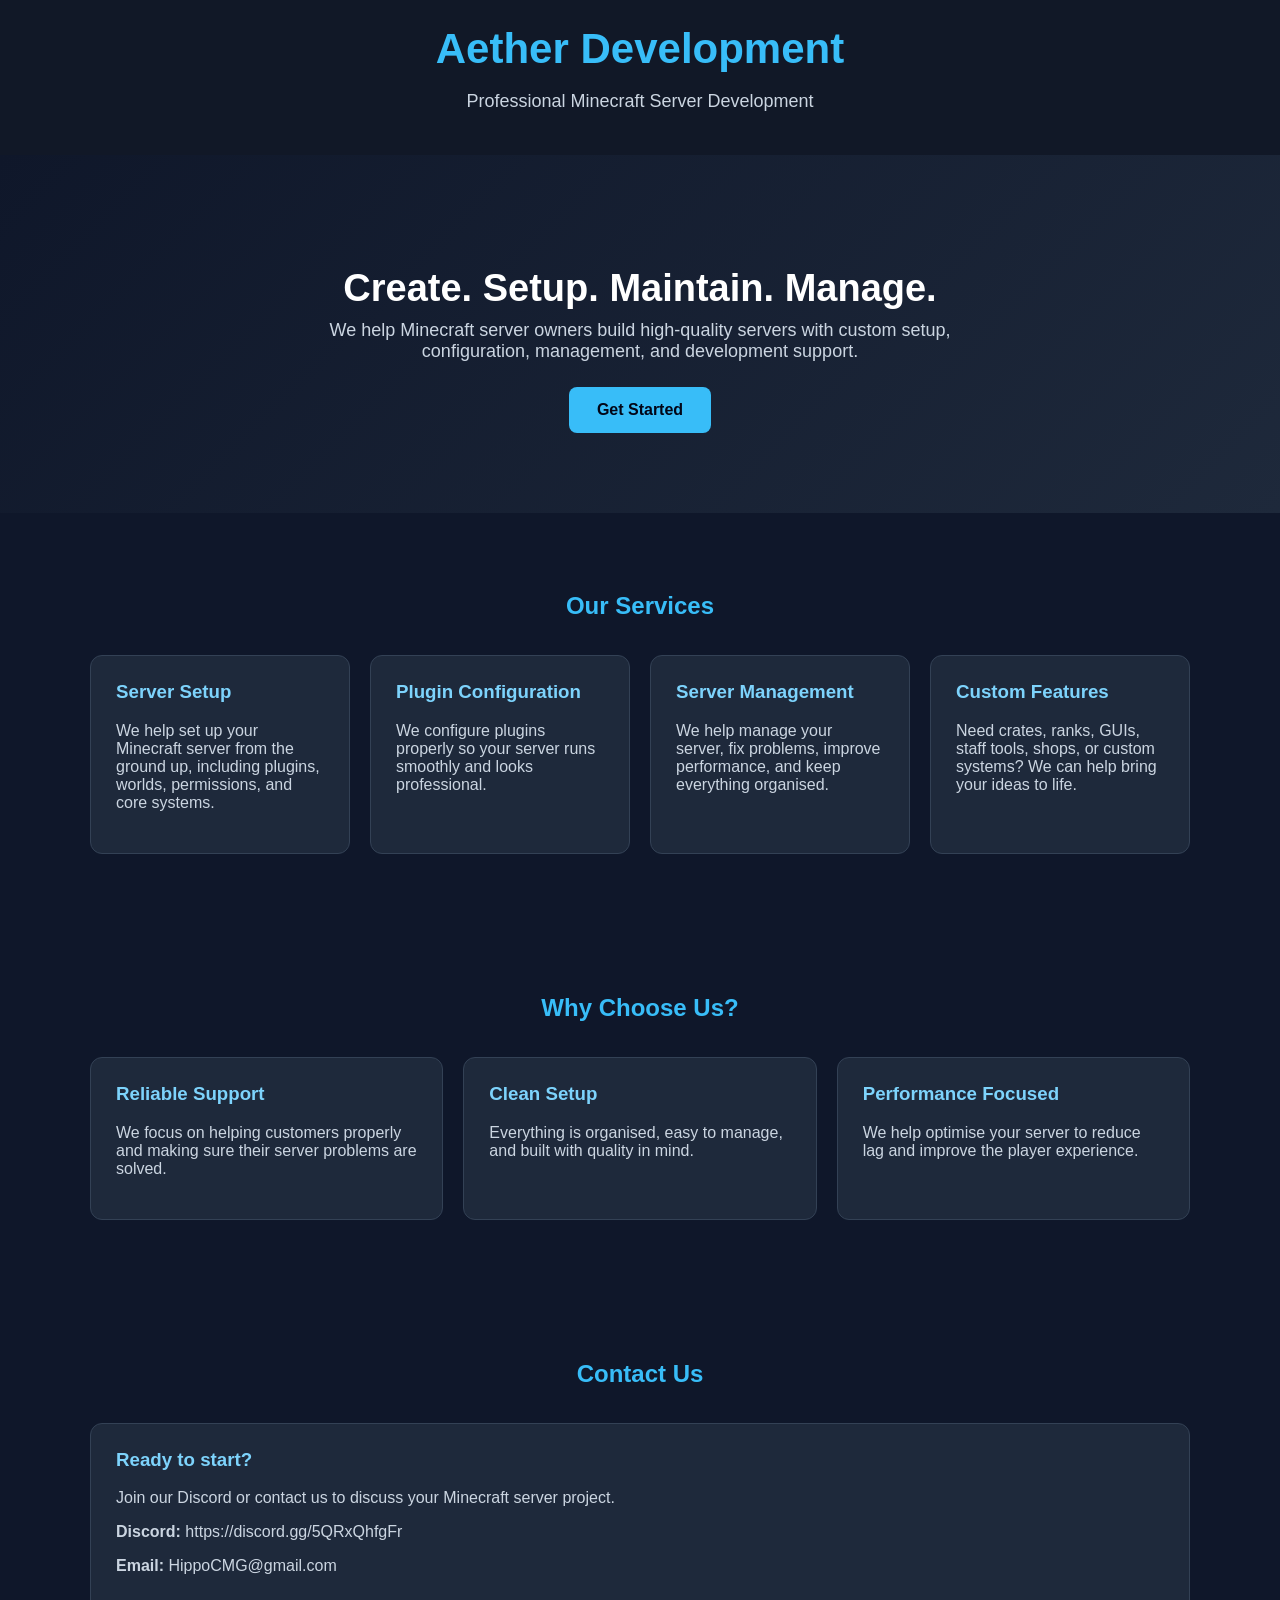
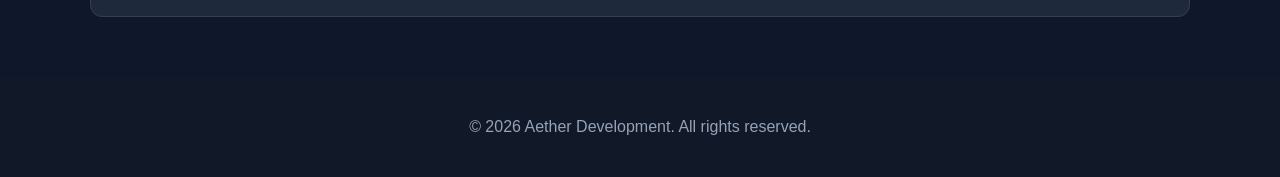
==== index.html @ e4e82481 "Initial website" ====
<!DOCTYPE html>
<html lang="en">
<head>
  <meta charset="UTF-8" />
  <meta name="viewport" content="width=device-width, initial-scale=1.0" />
  <title>Aether Development</title>
  <style>
    body {
      margin: 0;
      font-family: Arial, sans-serif;
      background: #0f172a;
      color: white;
    }

    header {
      background: #111827;
      padding: 25px;
      text-align: center;
    }

    header h1 {
      color: #38bdf8;
      margin: 0;
      font-size: 42px;
    }

    header p {
      color: #cbd5e1;
      font-size: 18px;
    }

    .hero {
      text-align: center;
      padding: 80px 20px;
      background: linear-gradient(135deg, #0f172a, #1e293b);
    }

    .hero h2 {
      font-size: 38px;
      margin-bottom: 10px;
    }

    .hero p {
      max-width: 700px;
      margin: auto;
      color: #cbd5e1;
      font-size: 18px;
    }

    .button {
      display: inline-block;
      margin-top: 25px;
      padding: 14px 28px;
      background: #38bdf8;
      color: #020617;
      text-decoration: none;
      border-radius: 8px;
      font-weight: bold;
    }

    .section {
      padding: 60px 20px;
      max-width: 1100px;
      margin: auto;
    }

    .section h2 {
      text-align: center;
      color: #38bdf8;
      margin-bottom: 35px;
    }

    .cards {
      display: grid;
      grid-template-columns: repeat(auto-fit, minmax(220px, 1fr));
      gap: 20px;
    }

    .card {
      background: #1e293b;
      padding: 25px;
      border-radius: 12px;
      border: 1px solid #334155;
    }

    .card h3 {
      color: #7dd3fc;
      margin-top: 0;
    }

    .card p {
      color: #cbd5e1;
    }

    footer {
      text-align: center;
      padding: 25px;
      background: #111827;
      color: #94a3b8;
    }
  </style>
</head>
<body>

  <header>
    <h1>Aether Development</h1>
    <p>Professional Minecraft Server Development</p>
  </header>

  <section class="hero">
    <h2>Create. Setup. Maintain. Manage.</h2>
    <p>
      We help Minecraft server owners build high-quality servers with custom setup,
      configuration, management, and development support.
    </p>
    <a href="#contact" class="button">Get Started</a>
  </section>

  <section class="section">
    <h2>Our Services</h2>

    <div class="cards">
      <div class="card">
        <h3>Server Setup</h3>
        <p>We help set up your Minecraft server from the ground up, including plugins, worlds, permissions, and core systems.</p>
      </div>

      <div class="card">
        <h3>Plugin Configuration</h3>
        <p>We configure plugins properly so your server runs smoothly and looks professional.</p>
      </div>

      <div class="card">
        <h3>Server Management</h3>
        <p>We help manage your server, fix problems, improve performance, and keep everything organised.</p>
      </div>

      <div class="card">
        <h3>Custom Features</h3>
        <p>Need crates, ranks, GUIs, staff tools, shops, or custom systems? We can help bring your ideas to life.</p>
      </div>
    </div>
  </section>

  <section class="section">
    <h2>Why Choose Us?</h2>

    <div class="cards">
      <div class="card">
        <h3>Reliable Support</h3>
        <p>We focus on helping customers properly and making sure their server problems are solved.</p>
      </div>

      <div class="card">
        <h3>Clean Setup</h3>
        <p>Everything is organised, easy to manage, and built with quality in mind.</p>
      </div>

      <div class="card">
        <h3>Performance Focused</h3>
        <p>We help optimise your server to reduce lag and improve the player experience.</p>
      </div>
    </div>
  </section>

  <section class="section" id="contact">
    <h2>Contact Us</h2>

    <div class="card">
      <h3>Ready to start?</h3>
      <p>Join our Discord or contact us to discuss your Minecraft server project.</p>
      <p><strong>Discord:</strong> https://discord.gg/5QRxQhfgFr</p>
      <p><strong>Email:</strong> HippoCMG@gmail.com</p>
    </div>
  </section>

  <footer>
    <p>© 2026 Aether Development. All rights reserved.</p>
  </footer>

</body>
</html>
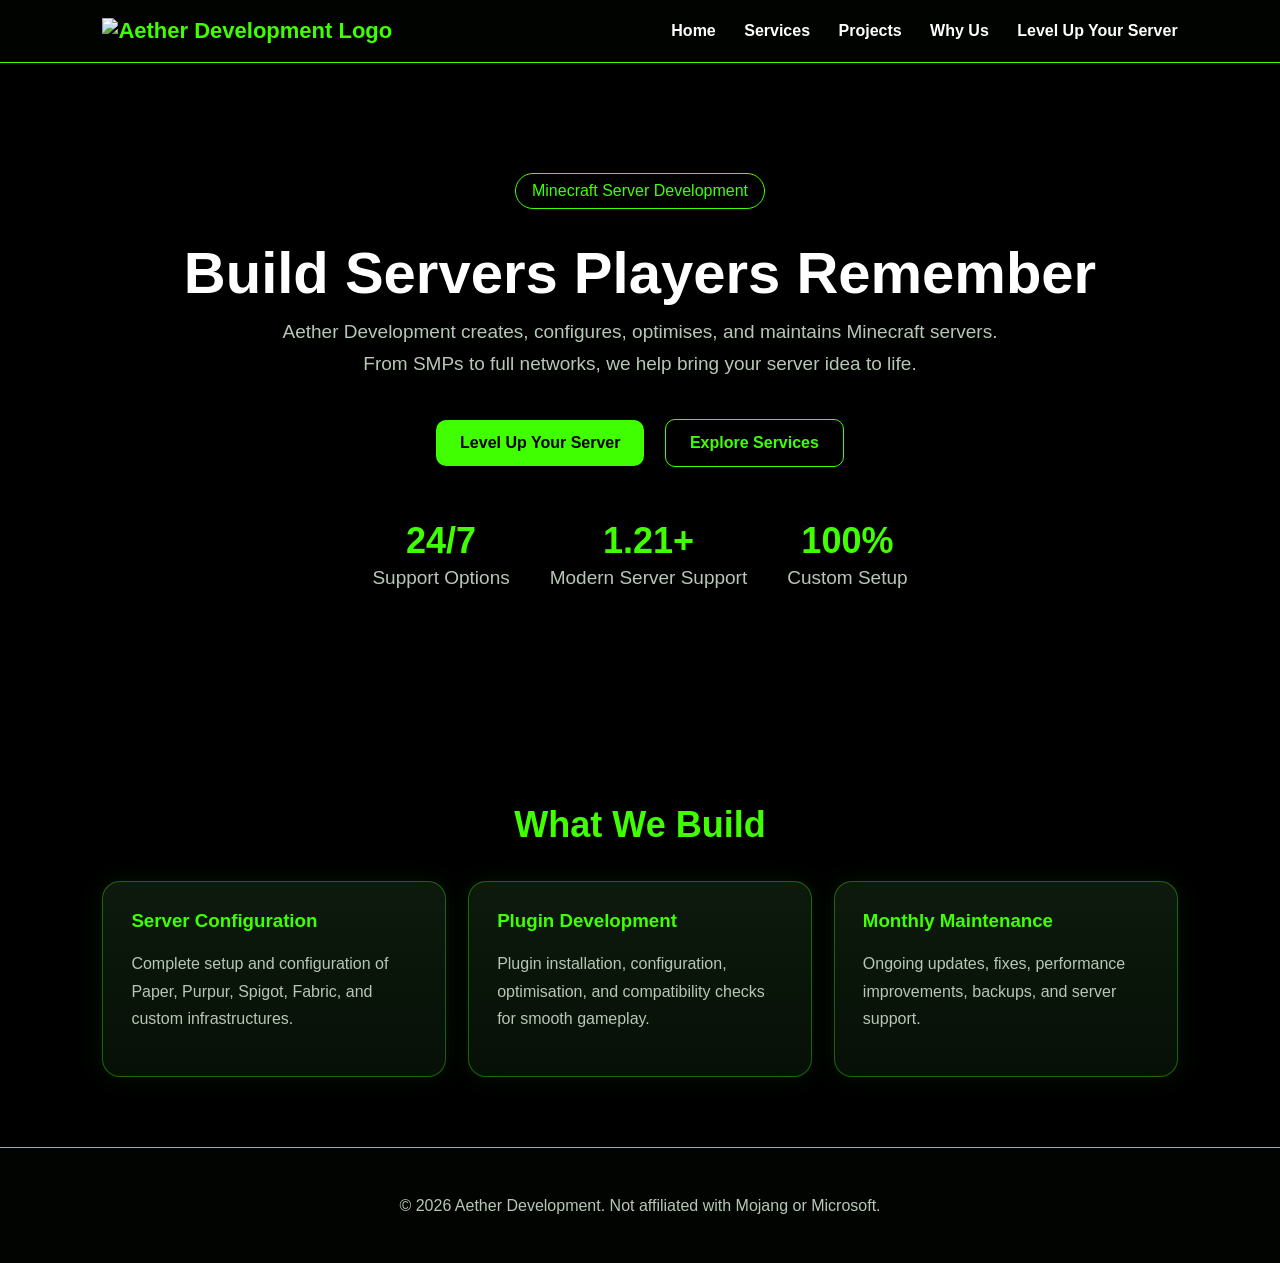
==== commit 5a98d07f: "Updated website" ====
--- a/index.html
+++ b/index.html
@@ -1,182 +1,67 @@
 <!DOCTYPE html>
 <html lang="en">
 <head>
-  <meta charset="UTF-8" />
-  <meta name="viewport" content="width=device-width, initial-scale=1.0" />
+  <meta charset="UTF-8">
+  <meta name="viewport" content="width=device-width, initial-scale=1.0">
   <title>Aether Development</title>
-  <style>
-    body {
-      margin: 0;
-      font-family: Arial, sans-serif;
-      background: #0f172a;
-      color: white;
-    }
-
-    header {
-      background: #111827;
-      padding: 25px;
-      text-align: center;
-    }
-
-    header h1 {
-      color: #38bdf8;
-      margin: 0;
-      font-size: 42px;
-    }
-
-    header p {
-      color: #cbd5e1;
-      font-size: 18px;
-    }
-
-    .hero {
-      text-align: center;
-      padding: 80px 20px;
-      background: linear-gradient(135deg, #0f172a, #1e293b);
-    }
-
-    .hero h2 {
-      font-size: 38px;
-      margin-bottom: 10px;
-    }
-
-    .hero p {
-      max-width: 700px;
-      margin: auto;
-      color: #cbd5e1;
-      font-size: 18px;
-    }
-
-    .button {
-      display: inline-block;
-      margin-top: 25px;
-      padding: 14px 28px;
-      background: #38bdf8;
-      color: #020617;
-      text-decoration: none;
-      border-radius: 8px;
-      font-weight: bold;
-    }
-
-    .section {
-      padding: 60px 20px;
-      max-width: 1100px;
-      margin: auto;
-    }
-
-    .section h2 {
-      text-align: center;
-      color: #38bdf8;
-      margin-bottom: 35px;
-    }
-
-    .cards {
-      display: grid;
-      grid-template-columns: repeat(auto-fit, minmax(220px, 1fr));
-      gap: 20px;
-    }
-
-    .card {
-      background: #1e293b;
-      padding: 25px;
-      border-radius: 12px;
-      border: 1px solid #334155;
-    }
-
-    .card h3 {
-      color: #7dd3fc;
-      margin-top: 0;
-    }
-
-    .card p {
-      color: #cbd5e1;
-    }
-
-    footer {
-      text-align: center;
-      padding: 25px;
-      background: #111827;
-      color: #94a3b8;
-    }
-  </style>
+  <link rel="stylesheet" href="style.css">
 </head>
 <body>
 
-  <header>
-    <h1>Aether Development</h1>
-    <p>Professional Minecraft Server Development</p>
-  </header>
+<nav>
+  <div class="logo">
+    <img src="logo.png" alt="Aether Development Logo">
+  </div>
+  <div>
+    <a href="index.html">Home</a>
+    <a href="services.html">Services</a>
+    <a href="projects.html">Projects</a>
+    <a href="why-us.html">Why Us</a>
+    <a href="level-up-your-server.html">Level Up Your Server</a>
+  </div>
+</nav>
 
-  <section class="hero">
-    <h2>Create. Setup. Maintain. Manage.</h2>
-    <p>
-      We help Minecraft server owners build high-quality servers with custom setup,
-      configuration, management, and development support.
-    </p>
-    <a href="#contact" class="button">Get Started</a>
-  </section>
+<section class="hero">
+  <div class="badge">Minecraft Server Development</div>
+  <h1>Build Servers Players Remember</h1>
+  <p>
+    Aether Development creates, configures, optimises, and maintains Minecraft servers.
+    From SMPs to full networks, we help bring your server idea to life.
+  </p>
 
-  <section class="section">
-    <h2>Our Services</h2>
+  <div class="buttons">
+    <a href="level-up-your-server.html" class="btn">Level Up Your Server</a>
+    <a href="services.html" class="btn secondary">Explore Services</a>
+  </div>
 
-    <div class="cards">
-      <div class="card">
-        <h3>Server Setup</h3>
-        <p>We help set up your Minecraft server from the ground up, including plugins, worlds, permissions, and core systems.</p>
-      </div>
+  <div class="stats">
+    <div class="stat"><strong>24/7</strong><p>Support Options</p></div>
+    <div class="stat"><strong>1.21+</strong><p>Modern Server Support</p></div>
+    <div class="stat"><strong>100%</strong><p>Custom Setup</p></div>
+  </div>
+</section>
 
-      <div class="card">
-        <h3>Plugin Configuration</h3>
-        <p>We configure plugins properly so your server runs smoothly and looks professional.</p>
-      </div>
+<section class="section">
+  <h2>What We Build</h2>
+  <div class="grid">
+    <div class="card">
+      <h3>Server Configuration</h3>
+      <p>Complete setup and configuration of Paper, Purpur, Spigot, Fabric, and custom infrastructures.</p>
+    </div>
+    <div class="card">
+      <h3>Plugin Development</h3>
+      <p>Plugin installation, configuration, optimisation, and compatibility checks for smooth gameplay.</p>
+    </div>
+    <div class="card">
+      <h3>Monthly Maintenance</h3>
+      <p>Ongoing updates, fixes, performance improvements, backups, and server support.</p>
+    </div>
+  </div>
+</section>
 
-      <div class="card">
-        <h3>Server Management</h3>
-        <p>We help manage your server, fix problems, improve performance, and keep everything organised.</p>
-      </div>
-
-      <div class="card">
-        <h3>Custom Features</h3>
-        <p>Need crates, ranks, GUIs, staff tools, shops, or custom systems? We can help bring your ideas to life.</p>
-      </div>
-    </div>
-  </section>
-
-  <section class="section">
-    <h2>Why Choose Us?</h2>
-
-    <div class="cards">
-      <div class="card">
-        <h3>Reliable Support</h3>
-        <p>We focus on helping customers properly and making sure their server problems are solved.</p>
-      </div>
-
-      <div class="card">
-        <h3>Clean Setup</h3>
-        <p>Everything is organised, easy to manage, and built with quality in mind.</p>
-      </div>
-
-      <div class="card">
-        <h3>Performance Focused</h3>
-        <p>We help optimise your server to reduce lag and improve the player experience.</p>
-      </div>
-    </div>
-  </section>
-
-  <section class="section" id="contact">
-    <h2>Contact Us</h2>
-
-    <div class="card">
-      <h3>Ready to start?</h3>
-      <p>Join our Discord or contact us to discuss your Minecraft server project.</p>
-      <p><strong>Discord:</strong> https://discord.gg/5QRxQhfgFr</p>
-      <p><strong>Email:</strong> HippoCMG@gmail.com</p>
-    </div>
-  </section>
-
-  <footer>
-    <p>© 2026 Aether Development. All rights reserved.</p>
-  </footer>
+<footer>
+  <p>© 2026 Aether Development. Not affiliated with Mojang or Microsoft.</p>
+</footer>
 
 </body>
 </html>
--- a/style.css
+++ b/style.css
@@ -0,0 +1,164 @@
+:root {
+  --green: #40ff00;
+  --black: #020402;
+  --dark: #071007;
+  --card: #0d1a0d;
+  --text: #ffffff;
+  --muted: #b7c7b7;
+}
+
+* {
+  box-sizing: border-box;
+}
+
+body {
+  margin: 0;
+  font-family: Arial, sans-serif;
+  background: #000000;
+  color: var(--text);
+}
+
+nav {
+  position: sticky;
+  top: 0;
+  background: rgba(2, 4, 2, 0.95);
+  border-bottom: 1px solid var(--green);
+  padding: 18px 8%;
+  display: flex;
+  justify-content: space-between;
+  align-items: center;
+  z-index: 10;
+}
+
+.logo {
+  color: var(--green);
+  font-weight: 900;
+  font-size: 22px;
+}
+
+nav a {
+  color: var(--text);
+  text-decoration: none;
+  margin-left: 24px;
+  font-weight: bold;
+}
+
+nav a:hover {
+  color: var(--green);
+}
+
+.hero {
+  padding: 110px 8%;
+  text-align: center;
+}
+
+.badge {
+  color: var(--green);
+  border: 1px solid var(--green);
+  display: inline-block;
+  padding: 8px 16px;
+  border-radius: 999px;
+  margin-bottom: 20px;
+}
+
+h1 {
+  font-size: 58px;
+  margin: 10px 0;
+}
+
+h2 {
+  color: var(--green);
+  font-size: 36px;
+  text-align: center;
+}
+
+p {
+  color: var(--muted);
+  line-height: 1.7;
+}
+
+.hero p {
+  max-width: 760px;
+  margin: auto;
+  font-size: 19px;
+}
+
+.buttons {
+  margin-top: 30px;
+}
+
+.btn {
+  display: inline-block;
+  background: var(--green);
+  color: #000;
+  padding: 14px 24px;
+  border-radius: 10px;
+  text-decoration: none;
+  font-weight: 900;
+  margin: 8px;
+}
+
+.btn.secondary {
+  background: transparent;
+  color: var(--green);
+  border: 1px solid var(--green);
+}
+
+.section {
+  padding: 70px 8%;
+}
+
+.grid {
+  display: grid;
+  grid-template-columns: repeat(auto-fit, minmax(260px, 1fr));
+  gap: 22px;
+  margin-top: 35px;
+}
+
+.card {
+  background: linear-gradient(180deg, var(--card), #071007);
+  border: 1px solid rgba(64, 255, 0, 0.35);
+  border-radius: 18px;
+  padding: 28px;
+  box-shadow: 0 0 25px rgba(64, 255, 0, 0.08);
+}
+
+.card h3 {
+  color: var(--green);
+  margin-top: 0;
+}
+
+.stats {
+  display: flex;
+  justify-content: center;
+  gap: 40px;
+  flex-wrap: wrap;
+  margin-top: 45px;
+}
+
+.stat {
+  text-align: center;
+}
+
+.stat strong {
+  color: var(--green);
+  font-size: 36px;
+}
+
+.terminal {
+  background: #010601;
+  border: 1px solid var(--green);
+  border-radius: 18px;
+  padding: 24px;
+  max-width: 760px;
+  margin: 35px auto 0;
+  color: var(--green);
+  font-family: Consolas, monospace;
+}
+
+footer {
+  border-top: 1px solid var(--green);
+  background: #020402;
+  text-align: center;
+  padding: 28px;
+}
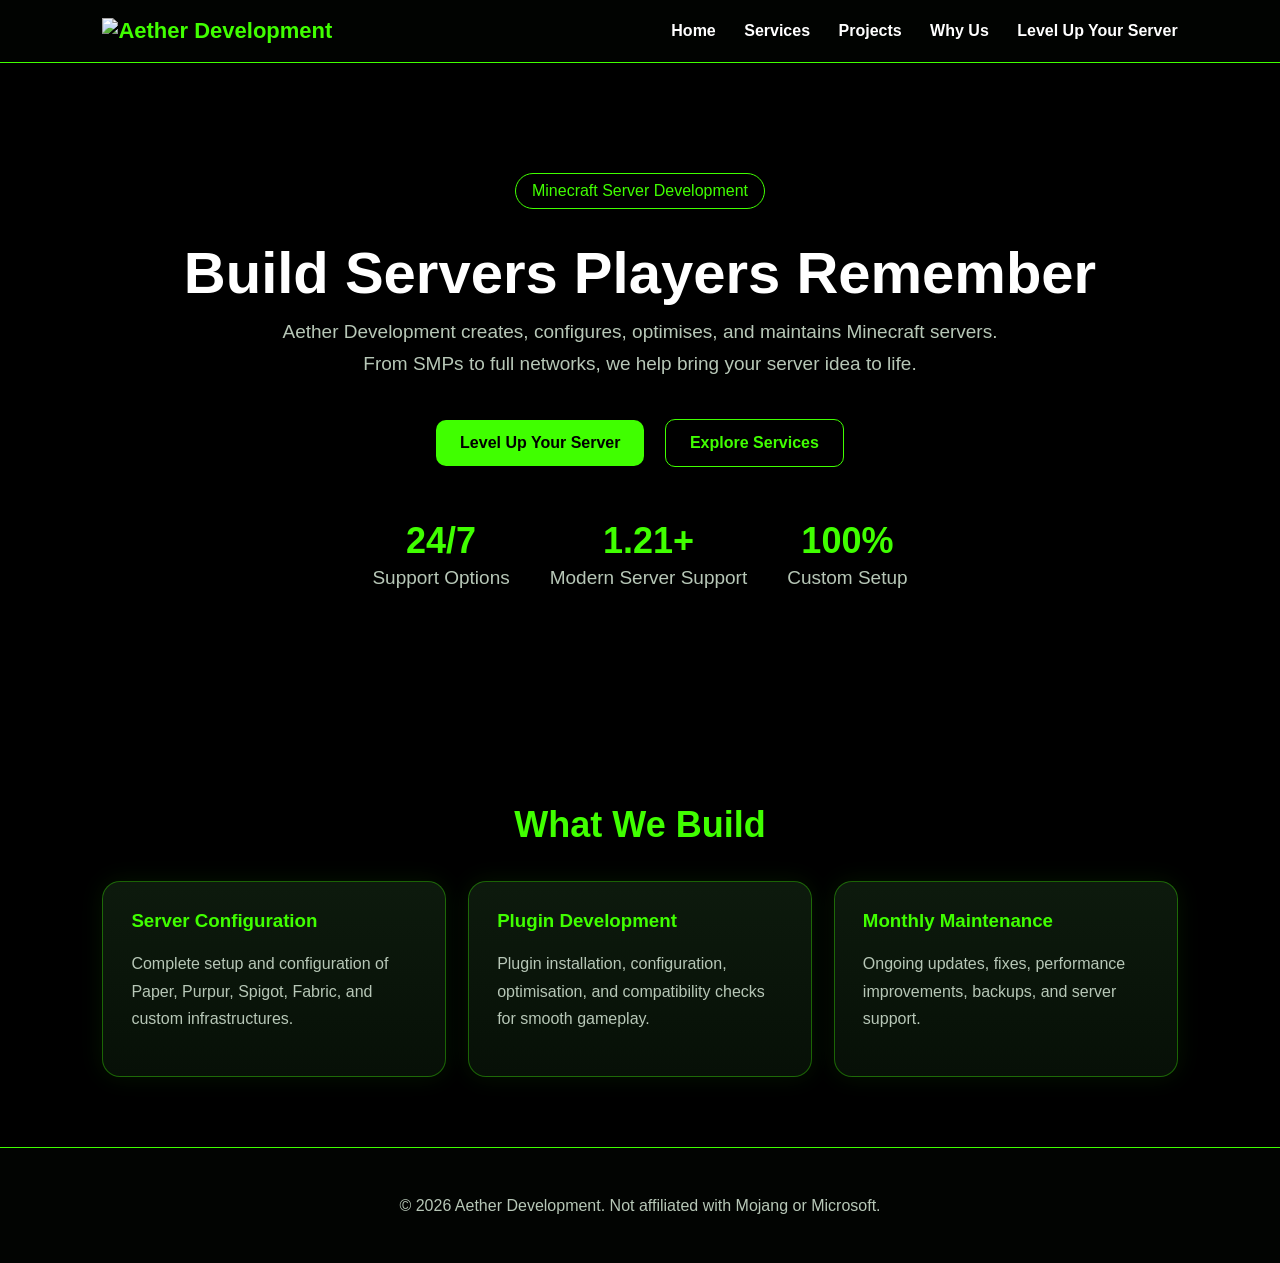
==== commit 6d05b87f: "Logo Removed" ====
--- a/index.html
+++ b/index.html
@@ -10,7 +10,7 @@
 
 <nav>
   <div class="logo">
-    <img src="logo.png" alt="Aether Development Logo">
+    <img src="" alt="Aether Development">
   </div>
   <div>
     <a href="index.html">Home</a>
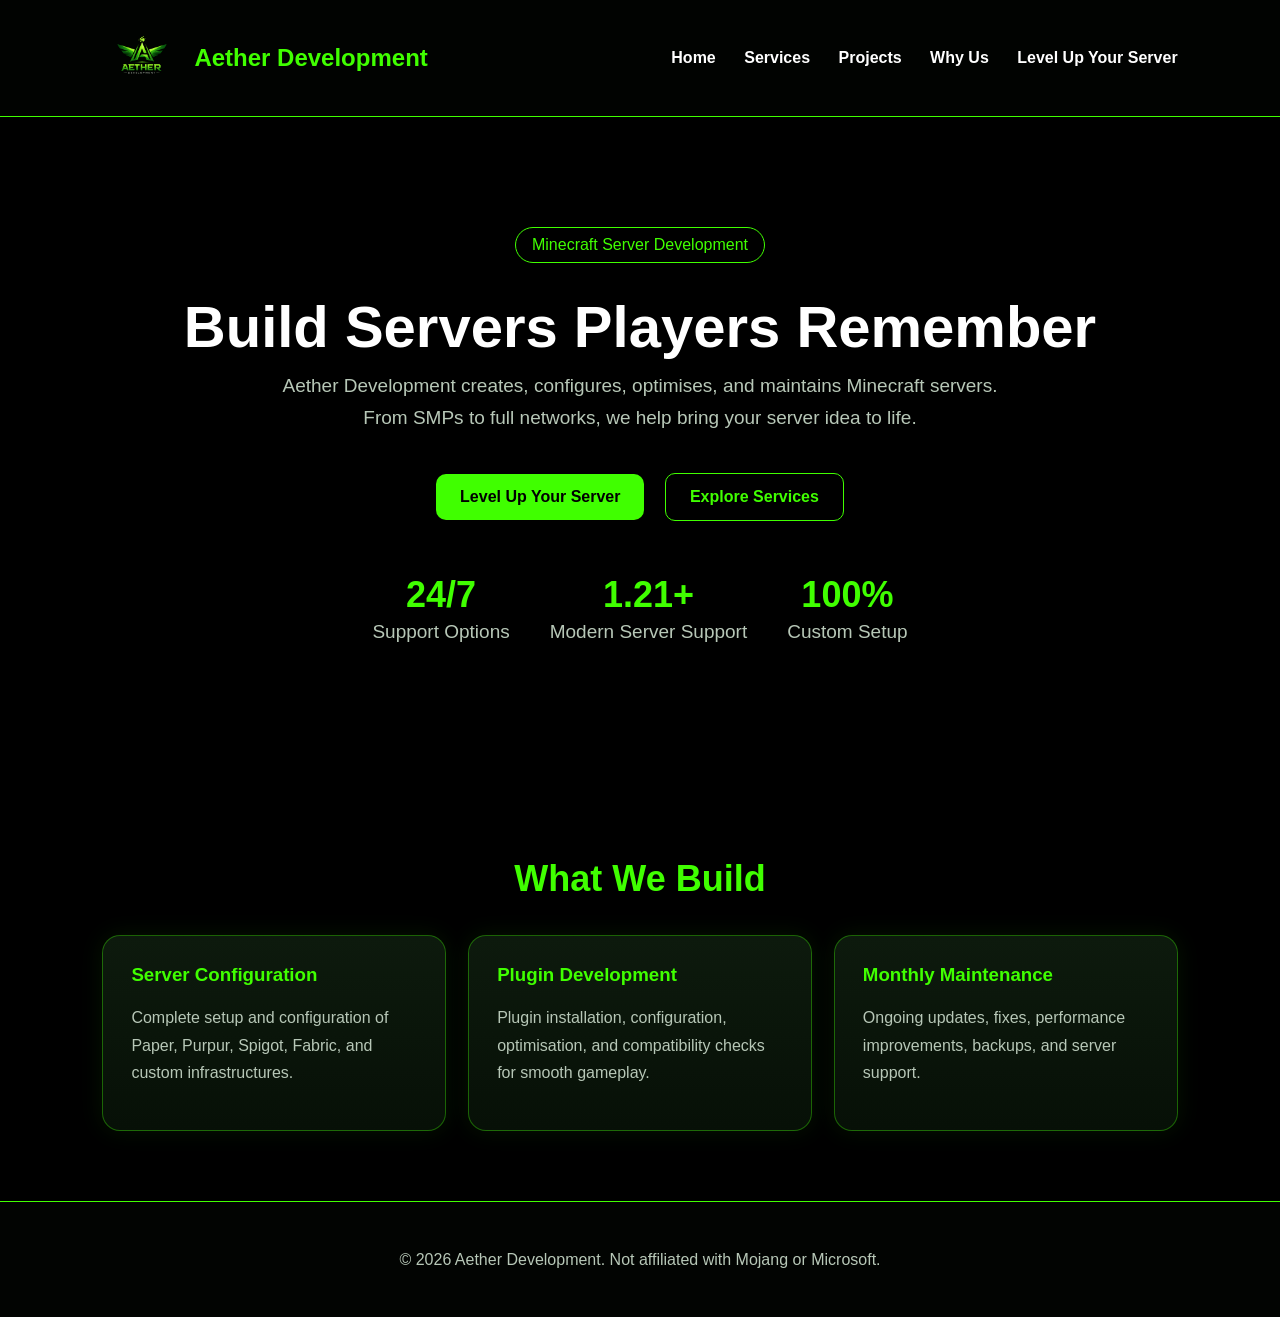
==== commit 0fb94b86: "Logo Removed" ====
--- a/index.html
+++ b/index.html
@@ -10,7 +10,8 @@
 
 <nav>
   <div class="logo">
-    <img src="" alt="Aether Development">
+    <img src="aetherlogo.png" alt="Aether Development Logo" class="logo-img">
+    <span>Aether Development</span>
   </div>
   <div>
     <a href="index.html">Home</a>
--- a/style.css
+++ b/style.css
@@ -161,4 +161,18 @@
   background: #020402;
   text-align: center;
   padding: 28px;
+}
+
+.logo {
+    display: flex;
+    align-items: center;
+    gap: 12px;
+    color: #40FF00;
+    font-size: 24px;
+    font-weight: 900;
+}
+
+.logo-img {
+    height: 80px;
+    width: auto;
 }
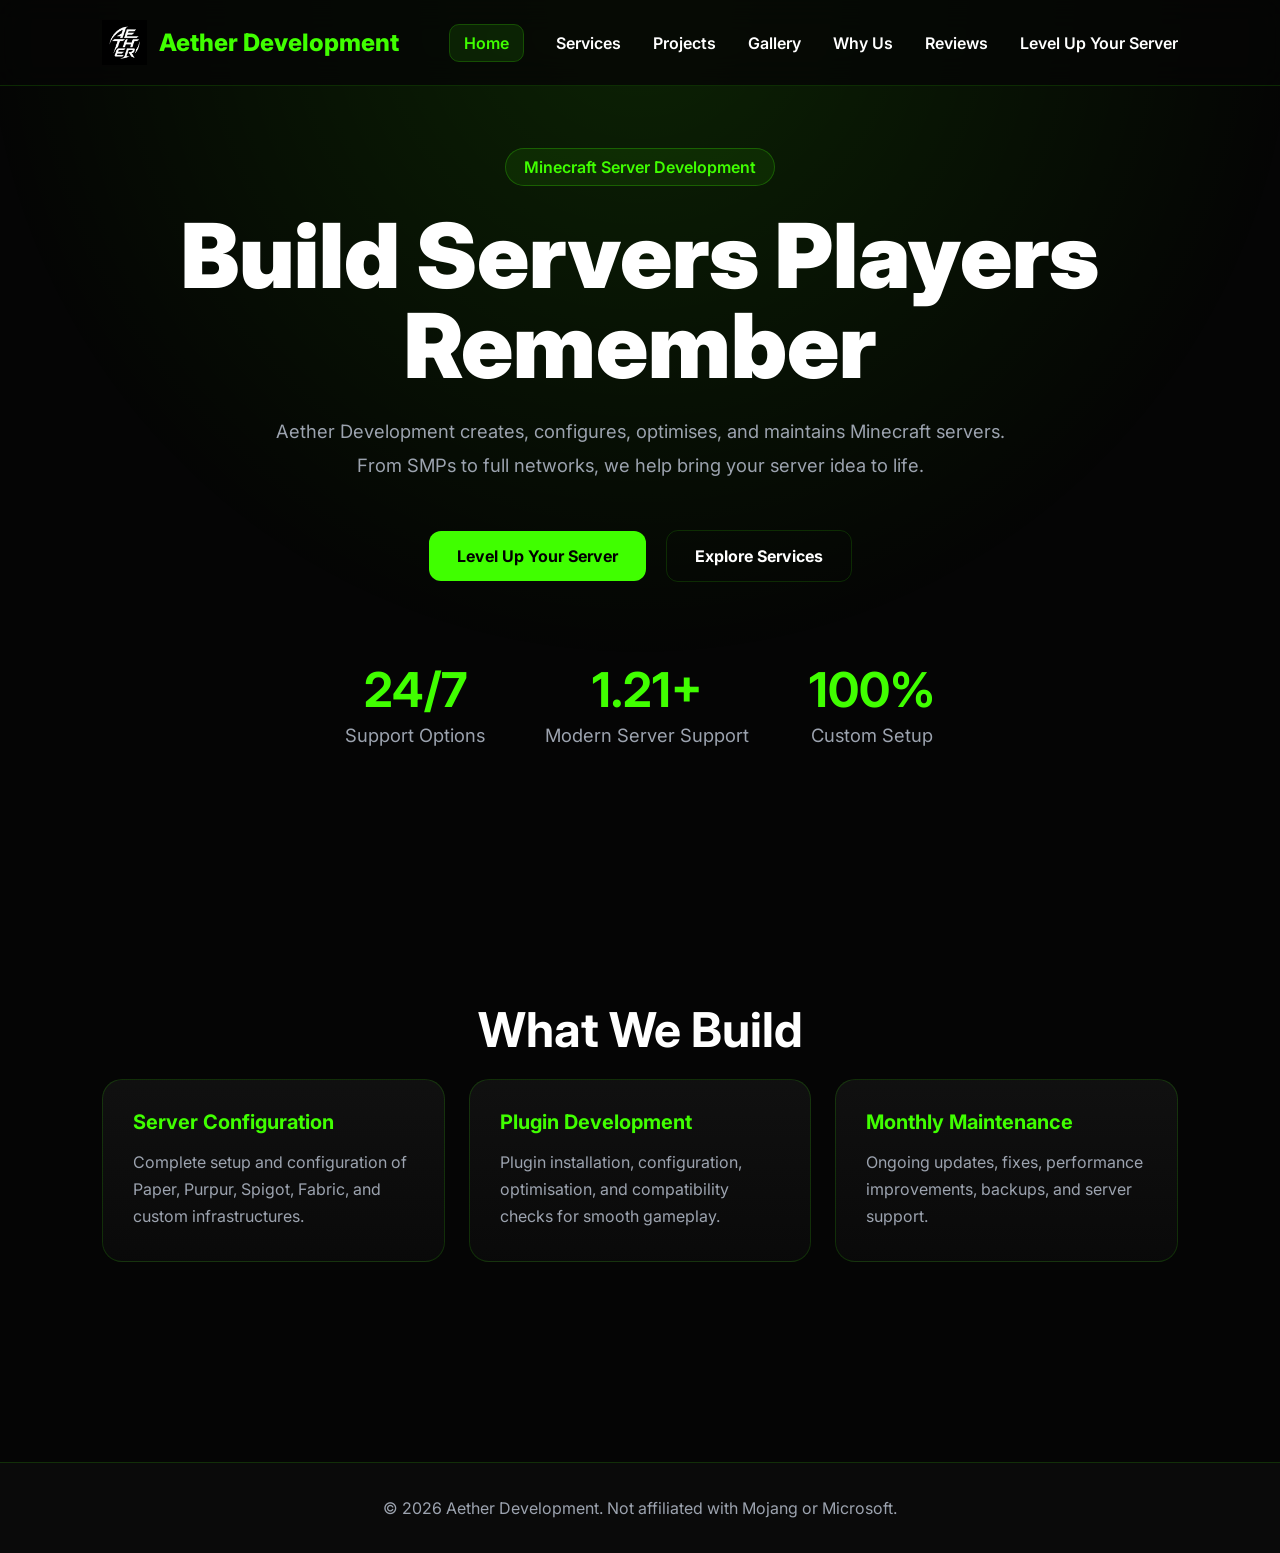
==== commit d049a122: "Whole Website UI Updated" ====
--- a/index.html
+++ b/index.html
@@ -10,14 +10,16 @@
 
 <nav>
   <div class="logo">
-    <img src="aetherlogo.png" alt="Aether Development Logo" class="logo-img">
+    <img src="logowhite.png" alt="Aether Development Logo" class="logo-img">
     <span>Aether Development</span>
   </div>
   <div>
-    <a href="index.html">Home</a>
+    <a href="index.html" class="active">Home</a>
     <a href="services.html">Services</a>
     <a href="projects.html">Projects</a>
+    <a href="gallery.html">Gallery</a>  
     <a href="why-us.html">Why Us</a>
+    <a href="reviews.html">Reviews</a>
     <a href="level-up-your-server.html">Level Up Your Server</a>
   </div>
 </nav>
--- a/style.css
+++ b/style.css
@@ -1,178 +1,418 @@
+@import url('https://fonts.googleapis.com/css2?family=Inter:wght@300;400;500;600;700;800;900&display=swap');
+
 :root {
-  --green: #40ff00;
-  --black: #020402;
-  --dark: #071007;
-  --card: #0d1a0d;
-  --text: #ffffff;
-  --muted: #b7c7b7;
+    --primary: #40ff00;
+    --primary-dark: #2db300;
+    --background: #050505;
+    --secondary: #0a0a0a;
+    --card: #101010;
+    --border: rgba(64,255,0,0.15);
+    --text: #ffffff;
+    --muted: #9ca3af;
 }
 
 * {
-  box-sizing: border-box;
+    margin: 0;
+    padding: 0;
+    box-sizing: border-box;
+}
+
+html {
+    scroll-behavior: smooth;
 }
 
 body {
-  margin: 0;
-  font-family: Arial, sans-serif;
-  background: #000000;
-  color: var(--text);
-}
+    font-family: 'Inter', sans-serif;
+    background: var(--background);
+    color: var(--text);
+    overflow-x: hidden;
+}
+
+body::before {
+    content: "";
+    position: fixed;
+    inset: 0;
+    background:
+        radial-gradient(circle at top,
+        rgba(64,255,0,0.12),
+        transparent 60%);
+    pointer-events: none;
+    z-index: -1;
+}
+
+/* NAVBAR */
 
 nav {
-  position: sticky;
-  top: 0;
-  background: rgba(2, 4, 2, 0.95);
-  border-bottom: 1px solid var(--green);
-  padding: 18px 8%;
-  display: flex;
-  justify-content: space-between;
-  align-items: center;
-  z-index: 10;
-}
-
-.logo {
-  color: var(--green);
-  font-weight: 900;
-  font-size: 22px;
-}
-
-nav a {
-  color: var(--text);
-  text-decoration: none;
-  margin-left: 24px;
-  font-weight: bold;
-}
-
-nav a:hover {
-  color: var(--green);
-}
-
-.hero {
-  padding: 110px 8%;
-  text-align: center;
-}
-
-.badge {
-  color: var(--green);
-  border: 1px solid var(--green);
-  display: inline-block;
-  padding: 8px 16px;
-  border-radius: 999px;
-  margin-bottom: 20px;
-}
-
-h1 {
-  font-size: 58px;
-  margin: 10px 0;
-}
-
-h2 {
-  color: var(--green);
-  font-size: 36px;
-  text-align: center;
-}
-
-p {
-  color: var(--muted);
-  line-height: 1.7;
-}
-
-.hero p {
-  max-width: 760px;
-  margin: auto;
-  font-size: 19px;
-}
-
-.buttons {
-  margin-top: 30px;
-}
-
-.btn {
-  display: inline-block;
-  background: var(--green);
-  color: #000;
-  padding: 14px 24px;
-  border-radius: 10px;
-  text-decoration: none;
-  font-weight: 900;
-  margin: 8px;
-}
-
-.btn.secondary {
-  background: transparent;
-  color: var(--green);
-  border: 1px solid var(--green);
-}
-
-.section {
-  padding: 70px 8%;
-}
-
-.grid {
-  display: grid;
-  grid-template-columns: repeat(auto-fit, minmax(260px, 1fr));
-  gap: 22px;
-  margin-top: 35px;
-}
-
-.card {
-  background: linear-gradient(180deg, var(--card), #071007);
-  border: 1px solid rgba(64, 255, 0, 0.35);
-  border-radius: 18px;
-  padding: 28px;
-  box-shadow: 0 0 25px rgba(64, 255, 0, 0.08);
-}
-
-.card h3 {
-  color: var(--green);
-  margin-top: 0;
-}
-
-.stats {
-  display: flex;
-  justify-content: center;
-  gap: 40px;
-  flex-wrap: wrap;
-  margin-top: 45px;
-}
-
-.stat {
-  text-align: center;
-}
-
-.stat strong {
-  color: var(--green);
-  font-size: 36px;
-}
-
-.terminal {
-  background: #010601;
-  border: 1px solid var(--green);
-  border-radius: 18px;
-  padding: 24px;
-  max-width: 760px;
-  margin: 35px auto 0;
-  color: var(--green);
-  font-family: Consolas, monospace;
-}
-
-footer {
-  border-top: 1px solid var(--green);
-  background: #020402;
-  text-align: center;
-  padding: 28px;
+    position: fixed;
+    width: 100%;
+    top: 0;
+    padding: 20px 8%;
+    display: flex;
+    justify-content: space-between;
+    align-items: center;
+    backdrop-filter: blur(15px);
+    background: rgba(5,5,5,0.8);
+    border-bottom: 1px solid var(--border);
+    z-index: 999;
 }
 
 .logo {
     display: flex;
     align-items: center;
     gap: 12px;
-    color: #40FF00;
     font-size: 24px;
+    font-weight: 800;
+    color: var(--primary);
+}
+
+.logo-img {
+    height: 45px;
+    width: auto;
+}
+
+nav a {
+    text-decoration: none;
+    color: white;
+    margin-left: 28px;
+    font-weight: 600;
+    transition: .25s;
+}
+
+nav a:hover {
+    color: var(--primary);
+}
+
+/* HERO */
+
+.hero {
+    min-height: 100vh;
+    display: flex;
+    flex-direction: column;
+    justify-content: center;
+    align-items: center;
+    padding: 120px 20px;
+    text-align: center;
+}
+
+.badge {
+    padding: 8px 18px;
+    border-radius: 999px;
+    border: 1px solid rgba(64,255,0,0.25);
+    background: rgba(64,255,0,0.08);
+    color: var(--primary);
+    font-weight: 600;
+    margin-bottom: 25px;
+}
+
+.hero h1 {
+    font-size: clamp(3rem, 7vw, 6rem);
+    line-height: 1;
     font-weight: 900;
-}
-
-.logo-img {
-    height: 80px;
-    width: auto;
+    margin-bottom: 25px;
+}
+
+.hero p {
+    max-width: 750px;
+    font-size: 1.15rem;
+    color: var(--muted);
+    line-height: 1.8;
+}
+
+.buttons {
+    margin-top: 40px;
+}
+
+/* BUTTONS */
+
+.btn {
+    display: inline-block;
+    padding: 15px 28px;
+    border-radius: 12px;
+    text-decoration: none;
+    font-weight: 700;
+    margin: 8px;
+    transition: .3s;
+}
+
+.btn:first-child {
+    background: var(--primary);
+    color: black;
+}
+
+.btn:first-child:hover {
+    transform: translateY(-3px);
+    box-shadow: 0 0 30px rgba(64,255,0,.35);
+}
+
+.btn.secondary {
+    border: 1px solid var(--border);
+    color: white;
+    background: transparent;
+}
+
+.btn.secondary:hover {
+    border-color: var(--primary);
+    color: var(--primary);
+}
+
+/* SECTIONS */
+
+.section {
+    padding: 100px 8%;
+}
+
+.section h2 {
+    text-align: center;
+    font-size: 3rem;
+    margin-bottom: 20px;
+}
+
+.section-subtitle {
+    text-align: center;
+    color: var(--muted);
+    max-width: 700px;
+    margin: auto;
+    margin-bottom: 50px;
+}
+
+/* GRID */
+
+.grid {
+    display: grid;
+    gap: 24px;
+    grid-template-columns: repeat(auto-fit, minmax(280px, 1fr));
+}
+
+/* CARDS */
+
+.card {
+    background: linear-gradient(
+        180deg,
+        rgba(18,18,18,0.9),
+        rgba(10,10,10,0.95)
+    );
+
+    border: 1px solid var(--border);
+    border-radius: 20px;
+    padding: 30px;
+    transition: .3s;
+}
+
+.card:hover {
+    transform: translateY(-8px);
+    border-color: rgba(64,255,0,.4);
+    box-shadow: 0 0 40px rgba(64,255,0,.15);
+}
+
+.card h3 {
+    color: var(--primary);
+    margin-bottom: 15px;
+    font-size: 1.25rem;
+}
+
+.card p {
+    color: var(--muted);
+    line-height: 1.7;
+}
+
+/* STATS */
+
+.stats {
+    display: flex;
+    justify-content: center;
+    gap: 60px;
+    flex-wrap: wrap;
+    margin-top: 70px;
+}
+
+.stat {
+    text-align: center;
+}
+
+.stat strong {
+    display: block;
+    font-size: 3rem;
+    color: var(--primary);
+}
+
+.stat span {
+    color: var(--muted);
+}
+
+/* PROJECT SHOWCASE */
+
+.project-image {
+    width: 100%;
+    border-radius: 15px;
+    border: 1px solid var(--border);
+    margin-bottom: 15px;
+}
+
+/* FOOTER */
+
+footer {
+    border-top: 1px solid var(--border);
+    padding: 35px;
+    text-align: center;
+    color: var(--muted);
+    background: var(--secondary);
+}
+
+/* SCROLLBAR */
+
+::-webkit-scrollbar {
+    width: 10px;
+}
+
+::-webkit-scrollbar-track {
+    background: #050505;
+}
+
+::-webkit-scrollbar-thumb {
+    background: var(--primary);
+    border-radius: 20px;
+}
+
+/* MOBILE */
+
+@media(max-width: 768px){
+
+    nav {
+        padding: 20px;
+    }
+
+    nav a {
+        margin-left: 15px;
+        font-size: 14px;
+    }
+
+    .hero h1 {
+        font-size: 3rem;
+    }
+
+    .section {
+        padding: 80px 20px;
+    }
+}
+
+.terminal {
+    background: #0a0a0a;
+    border: 1px solid rgba(64,255,0,0.2);
+    border-radius: 16px;
+    padding: 25px;
+    margin-top: 20px;
+    overflow-x: auto;
+    box-shadow: 0 0 20px rgba(64,255,0,0.1);
+}
+
+.terminal pre {
+    margin: 0;
+    color: #40ff00;
+    font-family: Consolas, Monaco, monospace;
+    font-size: 14px;
+    line-height: 1.8;
+}
+
+.terminal-header {
+    display: flex;
+    gap: 8px;
+    margin-bottom: 15px;
+}
+
+.terminal-dot {
+    width: 12px;
+    height: 12px;
+    border-radius: 50%;
+}
+
+.red { background: #ff5f56; }
+.yellow { background: #ffbd2e; }
+.green { background: #27c93f; }
+
+footer {
+    margin-top: 100px;
+    border-top: 1px solid rgba(64,255,0,0.15);
+    padding: 35px;
+}
+
+nav a.active {
+    color: #40ff00;
+    background: rgba(64,255,0,0.1);
+    border: 1px solid rgba(64,255,0,0.2);
+    padding: 8px 14px;
+    border-radius: 10px;
+}
+
+.reviews-page {
+    min-height: 40vh;
+}
+
+.services-hero {
+    min-height: auto;
+    padding-top: 170px;
+    padding-bottom: 50px;
+}
+
+.service-card {
+    position: relative;
+    overflow: hidden;
+}
+
+.service-card::before {
+    content: "";
+    position: absolute;
+    inset: 0;
+    background: radial-gradient(circle at top right, rgba(64,255,0,0.14), transparent 45%);
+    opacity: 0;
+    transition: 0.3s;
+    pointer-events: none;
+}
+
+.service-card:hover::before {
+    opacity: 1;
+}
+
+.service-icon {
+    font-size: 2.4rem;
+    margin-bottom: 18px;
+}
+
+.service-link {
+    display: inline-block;
+    margin-top: 18px;
+    color: #40ff00;
+    font-weight: 700;
+    text-decoration: none;
+}
+
+.service-card .btn {
+    position: relative;
+    z-index: 2;
+}
+
+.project-btn {
+    display: inline-flex;
+    align-items: center;
+    gap: 8px;
+
+    margin-top: 18px;
+    padding: 10px 18px;
+
+    background: rgba(64,255,0,0.08);
+    border: 1px solid rgba(64,255,0,0.2);
+
+    border-radius: 10px;
+
+    color: #40ff00;
+    text-decoration: none;
+    font-weight: 600;
+    font-size: 14px;
+
+    transition: all .25s ease;
+}
+
+.project-btn:hover {
+    background: rgba(64,255,0,0.15);
+    border-color: #40ff00;
+    transform: translateY(-2px);
 }
